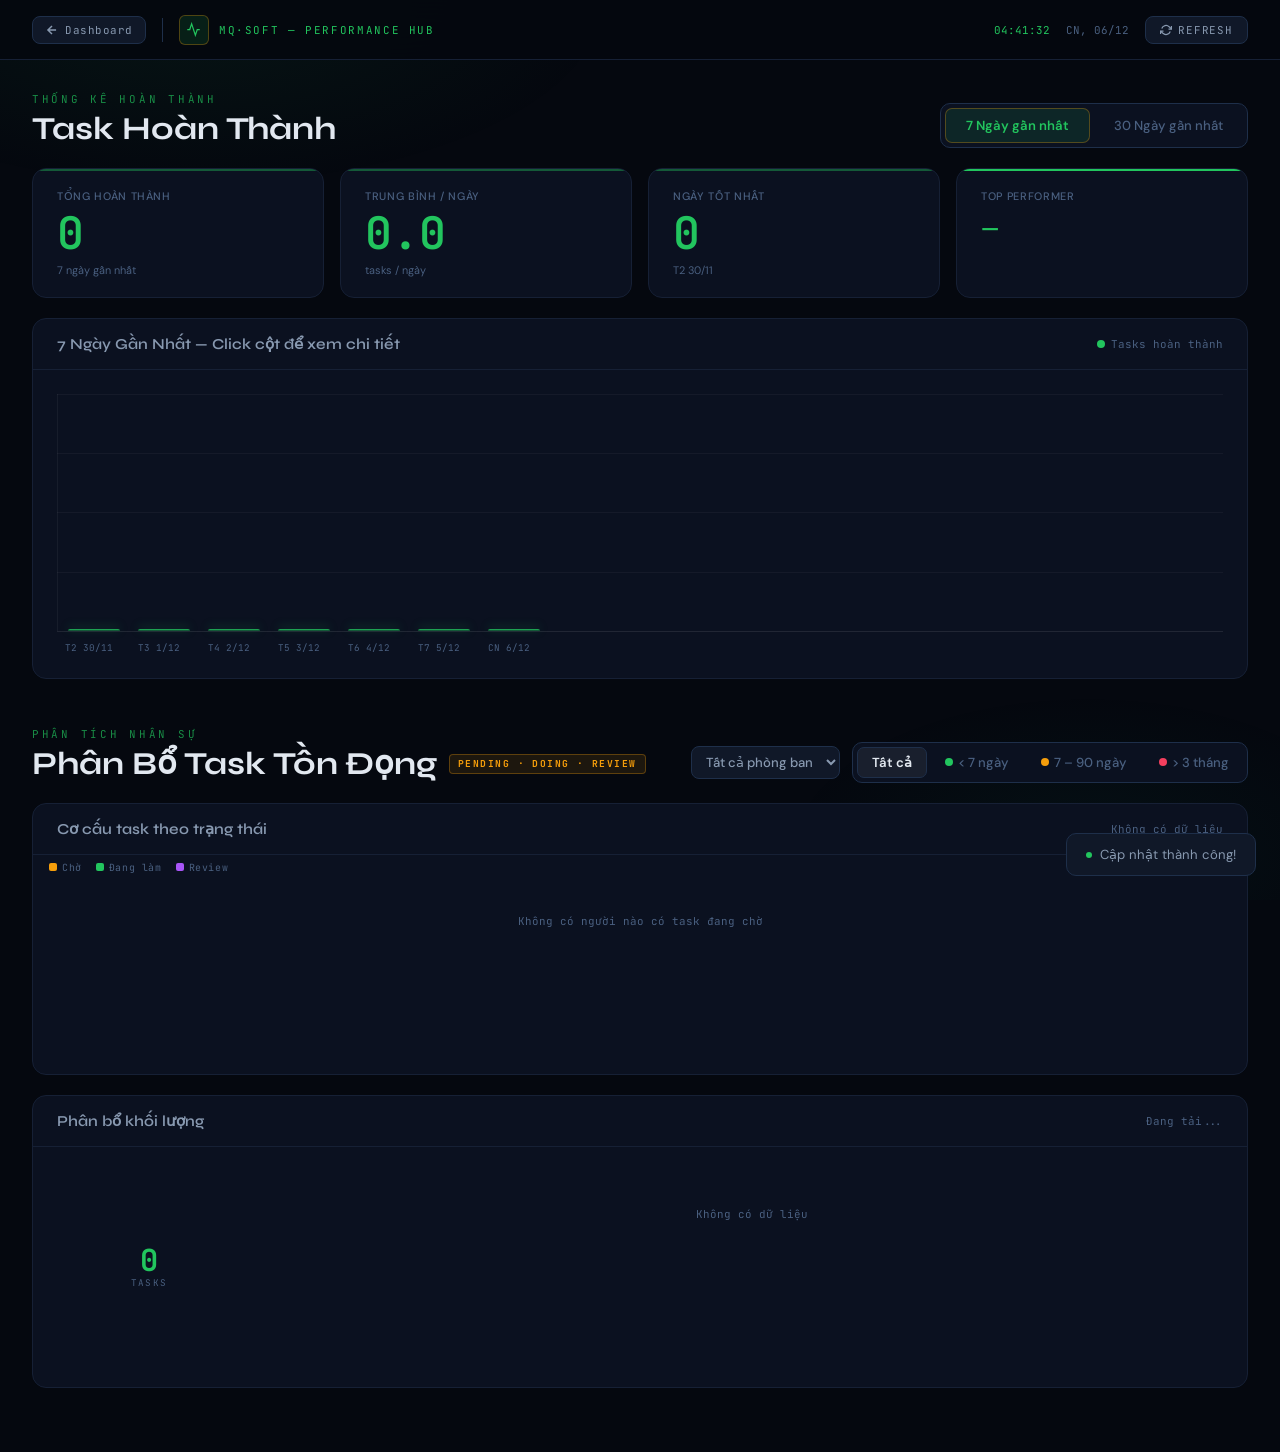
==== analytics/index.html @ 6629f1fe "feat: implement analytics dashboard" ====
<!DOCTYPE html>
<html lang="vi">

<head>
  <meta charset="UTF-8">
  <meta name="viewport" content="width=device-width, initial-scale=1.0">
  <title>Analytics — MQ Soft Performance Hub</title>
  <meta name="description" content="Phân tích hiệu suất task hoàn thành và phân bổ nhân sự MQ Soft">
  <link href="https://fonts.googleapis.com/css2?family=Syne:wght@400;600;700;800&family=JetBrains+Mono:wght@400;500;600&family=DM+Sans:wght@300;400;500;600&display=swap" rel="stylesheet">
  <link rel="stylesheet" href="style.css">
</head>

<body>

  <header>
    <div class="header-left">
      <a href="../dashboard.html" class="back-btn" title="Về Dashboard chính">
        <svg width="14" height="14" viewBox="0 0 24 24" fill="none" stroke="currentColor" stroke-width="2.5">
          <path d="M19 12H5M12 5l-7 7 7 7" />
        </svg>
        Dashboard
      </a>
      <div class="divider"></div>
      <div class="logo">
        <div class="logo-icon">
          <svg width="15" height="15" viewBox="0 0 24 24" fill="none" stroke="currentColor" stroke-width="2">
            <polyline points="22 12 18 12 15 21 9 3 6 12 2 12" />
          </svg>
        </div>
        MQ·SOFT — PERFORMANCE HUB
      </div>
    </div>
    <div class="header-right">
      <span id="clock">--:--:--</span>
      <span id="date-display"></span>
      <button class="action-btn" id="refreshBtn" onclick="loadAll()">
        <svg width="12" height="12" viewBox="0 0 24 24" fill="none" stroke="currentColor" stroke-width="2.5">
          <path d="M23 4v6h-6M1 20v-6h6" />
          <path d="M3.51 9a9 9 0 0114.85-3.36L23 10M1 14l4.64 4.36A9 9 0 0020.49 15" />
        </svg>
        REFRESH
      </button>
    </div>
  </header>

  <main>

    <!-- SECTION 1: COMPLETION TIMELINE -->
    <div class="section-wrap">
      <div class="section-top">
        <div class="section-title-group">
          <div class="section-eyebrow">THỐNG KÊ HOÀN THÀNH</div>
          <h1 class="section-title">Task Hoàn Thành</h1>
        </div>
        <div class="period-selector">
          <button class="period-btn active" data-period="week" onclick="setPeriod('week')">7 Ngày gần nhất</button>
          <button class="period-btn" data-period="month" onclick="setPeriod('month')">30 Ngày gần nhất</button>
        </div>
      </div>

      <!-- KPI Cards -->
      <div class="kpi-row">
        <div class="kpi-mini">
          <div class="kmi-label">Tổng hoàn thành</div>
          <div class="kmi-value" id="kv-total"><div class="skel-line"></div></div>
          <div class="kmi-sub" id="ks-total">tasks done</div>
        </div>
        <div class="kpi-mini">
          <div class="kmi-label">Trung bình / ngày</div>
          <div class="kmi-value" id="kv-avg"><div class="skel-line"></div></div>
          <div class="kmi-sub" id="ks-avg">tasks per day</div>
        </div>
        <div class="kpi-mini">
          <div class="kmi-label">Ngày tốt nhất</div>
          <div class="kmi-value" id="kv-best"><div class="skel-line"></div></div>
          <div class="kmi-sub" id="ks-best">—</div>
        </div>
        <div class="kpi-mini kpi-top">
          <div class="kmi-label">Top performer</div>
          <div class="kmi-value kmi-name" id="kv-top"><div class="skel-line"></div></div>
          <div class="kmi-sub" id="ks-top">—</div>
        </div>
      </div>

      <!-- Timeline Chart (pure CSS/HTML) -->
      <div class="chart-card">
        <div class="chart-header">
          <span class="chart-title" id="chartTitle">Tiến độ hoàn thành theo ngày</span>
          <div class="chart-legend-row">
            <span class="legend-dot"></span>
            <span>Tasks hoàn thành</span>
          </div>
        </div>
        <div class="chart-body" style="position:relative; min-height:300px; padding:1.5rem;">
          <div class="chart-loading" id="timelineLoading">
            <div class="spinner"></div>
            <span id="loadingMsg">Đang tải dữ liệu...</span>
          </div>
          <div id="timelineChart" class="chart-v-inner"></div>
        </div>
      </div>
    </div>

    <!-- SECTION 2: STAFF DISTRIBUTION -->
    <div class="section-wrap">
      <div class="section-top">
        <div class="section-title-group">
          <div class="section-eyebrow">PHÂN TÍCH NHÂN SỰ</div>
          <h2 class="section-title">
            Phân Bổ Task Tồn Đọng
            <span class="title-badge">PENDING · DOING · REVIEW</span>
          </h2>
        </div>
        <div style="display:flex; gap:12px; align-items:center; flex-wrap:wrap;">
          <select class="filter-select" id="deptFilter" onchange="filterDept(this.value)">
            <option value="All">Tất cả phòng ban</option>
            <option value="Phòng Triển Khai - Quản Lý Dự Án">Phòng Triển Khai</option>
            <option value="Phòng Lập Trình">Phòng Lập Trình</option>
            <option value="Ban Giám Đốc">Ban Giám Đốc</option>
          </select>
          <div class="age-filter-group">
            <button class="age-btn active" data-age="all" onclick="filterAge('all')">Tất cả</button>
            <button class="age-btn" data-age="green" onclick="filterAge('green')"><span class="lc green"></span>&lt; 7 ngày</button>
            <button class="age-btn" data-age="yellow" onclick="filterAge('yellow')"><span class="lc yellow"></span>7 – 90 ngày</button>
            <button class="age-btn" data-age="red" onclick="filterAge('red')"><span class="lc red"></span>&gt; 3 tháng</button>
          </div>
        </div>
      </div>

      <div class="two-col">
        <!-- LEFT: Stacked Bar Chart (status breakdown per staff) -->
        <div class="chart-card">
          <div class="chart-header">
            <span class="chart-title">Cơ cấu task theo trạng thái</span>
            <span class="chart-sub" id="staffChartSub">Đang tải...</span>
          </div>
          <div class="stacked-legend-row">
            <span class="sl-item"><span class="sl-dot" style="background:#f59e0b"></span>Chờ</span>
            <span class="sl-item"><span class="sl-dot" style="background:#22c55e"></span>Đang làm</span>
            <span class="sl-item"><span class="sl-dot" style="background:#a855f7"></span>Review</span>
          </div>
          <div class="staff-chart-wrap" style="position:relative; min-height:200px;">
            <div class="chart-loading" id="staffLoading">
              <div class="spinner"></div>
              <span id="staffLoadingMsg">Đang phân tích (0/24)...</span>
            </div>
            <div id="staffChart" class="sb-list"></div>
          </div>
        </div>

        <!-- RIGHT: Donut Pie Chart (always visible) + Ranking Legend -->
        <div class="staff-table-card pie-right-panel">
          <div class="chart-header">
            <span class="chart-title">Phân bổ khối lượng</span>
            <span class="chart-sub" id="staffTableSub">—</span>
          </div>
          <div class="pie-wrap">
            <div class="pie-svg-box">
              <svg id="pieChartSvg" viewBox="0 0 200 200" width="200" height="200"></svg>
              <div class="pie-center-label">
                <span class="pie-center-val" id="pieCenterVal">—</span>
                <span class="pie-center-sub">tasks</span>
              </div>
            </div>
            <!-- Ranking legend -->
            <div class="pie-legend" id="pieLegend">
              <div class="table-skel">
                <div class="skel-row" style="width:92%"></div>
                <div class="skel-row" style="width:75%"></div>
                <div class="skel-row" style="width:84%"></div>
              </div>
            </div>
          </div>
        </div>
      </div>
    </div>

  </main>

  <!-- Task Detail Modal -->
  <div class="modal-overlay" id="detailOverlay" onclick="closeDetailModal(event)">
    <div class="modal-box">
      <div class="modal-head">
        <span class="modal-htitle" id="detailTitle">Chi tiết Tasks</span>
        <button class="modal-close-btn" onclick="closeDetailModal()">✕</button>
      </div>
      <div class="modal-scroll" id="detailContent"></div>
    </div>
  </div>

  <!-- Toast -->
  <div class="toast" id="toast">
    <div class="toast-dot"></div>
    <span id="toastMsg"></span>
  </div>

  <script src="script.js"></script>
</body>

</html>
---- analytics/style.css ----
:root {
  --bg: #05080f;
  --surface: #0b1120;
  --surface2: #101828;
  --border: #162035;
  --border2: #1e2f4a;

  --primary: #22c55e;
  --primary-dim: rgba(34, 197, 94, 0.12);
  --primary-glow: rgba(34, 197, 94, 0.25);

  --secondary: #10b981;
  --green: #22c55e;
  --yellow: #f59e0b;
  --red: #f43f5e;

  --text: #e2e8f0;
  --text-muted: #4a6080;
  --text-dim: #8899b0;

  --display: 'Syne', sans-serif;
  --mono: 'JetBrains Mono', monospace;
  --body: 'DM Sans', sans-serif;

  --radius: 14px;
  --radius-sm: 8px;

  --fs-xs: clamp(0.6rem, 0.5vw + 0.5rem, 0.68rem);
  --fs-sm: clamp(0.72rem, 0.6vw + 0.6rem, 0.82rem);
  --fs-md: clamp(0.85rem, 0.8vw + 0.7rem, 0.95rem);
  --fs-xl: clamp(1.8rem, 3vw + 1rem, 2.8rem);
}

* { margin: 0; padding: 0; box-sizing: border-box; }

body {
  background: var(--bg);
  color: var(--text);
  font-family: var(--body);
  min-height: 100vh;
  overflow-x: hidden;
}

body::before {
  content: '';
  position: fixed;
  inset: 0;
  background:
    radial-gradient(ellipse 55% 35% at 15% 0%, rgba(34,197,94,0.07) 0%, transparent 60%),
    radial-gradient(ellipse 40% 30% at 85% 95%, rgba(16,185,129,0.05) 0%, transparent 60%);
  pointer-events: none;
  z-index: 0;
}

/* ── HEADER ──────────────────────────────── */
header {
  position: sticky; top: 0; z-index: 100;
  background: rgba(5,8,15,0.92);
  backdrop-filter: blur(20px);
  border-bottom: 1px solid var(--border);
  padding: 0 2rem;
  display: flex; align-items: center; justify-content: space-between;
  height: 60px;
}

.header-left { display: flex; align-items: center; gap: 1rem; }

.back-btn {
  display: flex; align-items: center; gap: 6px;
  background: var(--surface2); border: 1px solid var(--border2);
  color: var(--text-dim); padding: 6px 12px;
  border-radius: var(--radius-sm); cursor: pointer;
  font-family: var(--mono); font-size: var(--fs-xs);
  letter-spacing: 0.05em; text-decoration: none; transition: all 0.2s;
}
.back-btn:hover { border-color: var(--primary); color: var(--primary); }

.divider { width: 1px; height: 24px; background: var(--border2); }

.logo {
  display: flex; align-items: center; gap: 10px;
  font-family: var(--mono); font-size: var(--fs-xs);
  color: var(--primary); letter-spacing: 0.15em;
}

.logo-icon {
  width: 30px; height: 30px;
  background: var(--primary-dim);
  border: 1px solid rgba(245,158,11,0.3);
  border-radius: 6px;
  display: flex; align-items: center; justify-content: center;
  color: var(--primary);
}

.header-right {
  display: flex; align-items: center; gap: 1rem;
  font-family: var(--mono); font-size: var(--fs-xs); color: var(--text-muted);
}
#clock { color: var(--primary); }

.action-btn {
  display: flex; align-items: center; gap: 6px;
  background: var(--surface2); border: 1px solid var(--border2);
  color: var(--text-dim); padding: 6px 14px;
  border-radius: var(--radius-sm); cursor: pointer;
  font-family: var(--mono); font-size: var(--fs-xs);
  letter-spacing: 0.08em; transition: all 0.2s;
}
.action-btn:hover { border-color: var(--primary); color: var(--primary); }
.action-btn svg { transition: transform 0.4s; }
.action-btn.loading svg { animation: spin 0.8s linear infinite; }
@keyframes spin { to { transform: rotate(360deg); } }

/* ── MAIN ────────────────────────────────── */
main {
  position: relative; z-index: 1;
  padding: 2rem 2rem 4rem;
  max-width: 1600px; margin: 0 auto;
  display: flex; flex-direction: column; gap: 3rem;
}

/* ── SECTION ─────────────────────────────── */
.section-wrap { display: flex; flex-direction: column; gap: 1.25rem; }

.section-top {
  display: flex; align-items: flex-end;
  justify-content: space-between; flex-wrap: wrap; gap: 1rem;
}

.section-title-group { display: flex; flex-direction: column; gap: 4px; }

.section-eyebrow {
  font-family: var(--mono); font-size: var(--fs-xs);
  color: var(--primary); letter-spacing: 0.25em; opacity: 0.7;
}

.section-title {
  font-family: var(--display);
  font-size: clamp(1.4rem, 3vw, 2rem);
  font-weight: 700; color: var(--text);
  display: flex; align-items: center; gap: 12px; line-height: 1.2;
}

.title-badge {
  font-family: var(--mono); font-size: 0.6rem;
  letter-spacing: 0.15em; color: var(--yellow);
  background: rgba(245,158,11,0.1);
  border: 1px solid rgba(245,158,11,0.3);
  padding: 3px 8px; border-radius: 4px; vertical-align: middle;
}

/* ── PERIOD TABS ─────────────────────────── */
.period-selector {
  display: flex;
  background: var(--surface);
  border: 1px solid var(--border2);
  border-radius: 10px; padding: 4px; gap: 4px;
}

.period-btn {
  background: none; border: none;
  color: var(--text-muted);
  font-family: var(--body); font-size: var(--fs-sm);
  font-weight: 500; padding: 8px 20px;
  border-radius: 7px; cursor: pointer; transition: all 0.2s; white-space: nowrap;
}
.period-btn:hover { color: var(--text); }
.period-btn.active {
  background: var(--primary-dim); color: var(--primary);
  border: 1px solid rgba(245,158,11,0.3); font-weight: 600;
}

/* ── AGE FILTER ──────────────────────────── */
.age-filter-group {
  display: flex;
  background: var(--surface);
  border: 1px solid var(--border2);
  border-radius: 10px; padding: 4px; gap: 4px;
}

.age-btn {
  background: none; border: none;
  color: var(--text-muted);
  font-family: var(--body); font-size: var(--fs-sm);
  font-weight: 500; padding: 6px 14px;
  border-radius: 7px; cursor: pointer;
  transition: all 0.2s; white-space: nowrap;
  display: flex; align-items: center; gap: 5px;
}
.age-btn:hover { color: var(--text); }
.age-btn.active {
  background: rgba(255,255,255,0.06);
  color: var(--text);
  border: 1px solid var(--border2);
  font-weight: 600;
}
.age-btn[data-age="green"].active  { background: rgba(34,197,94,0.1);  color: #22c55e; border-color: rgba(34,197,94,0.3); }
.age-btn[data-age="yellow"].active { background: rgba(245,158,11,0.1); color: #f59e0b; border-color: rgba(245,158,11,0.3); }
.age-btn[data-age="red"].active    { background: rgba(244,63,94,0.1);  color: #f43f5e; border-color: rgba(244,63,94,0.3); }
.age-btn .lc { flex-shrink: 0; }

/* ── KPI ROW ─────────────────────────────── */
.kpi-row {
  display: grid; grid-template-columns: repeat(4,1fr); gap: 1rem;
}

.kpi-mini {
  background: var(--surface); border: 1px solid var(--border);
  border-radius: var(--radius); padding: 1.25rem 1.5rem;
  position: relative; overflow: hidden; transition: border-color 0.2s, transform 0.2s;
}
.kpi-mini:hover { border-color: var(--border2); transform: translateY(-2px); }
.kpi-mini::before {
  content: ''; position: absolute; top: 0; left: 0; right: 0;
  height: 2px; background: var(--primary); opacity: 0.4;
}
.kpi-top::before { opacity: 1; }

.kmi-label {
  font-size: var(--fs-xs); font-weight: 500;
  color: var(--text-muted); text-transform: uppercase;
  letter-spacing: 0.06em; margin-bottom: 0.5rem;
}

.kmi-value {
  font-family: var(--mono); font-size: var(--fs-xl);
  font-weight: 600; color: var(--primary); line-height: 1;
  min-height: 2.2rem; display: flex; align-items: center;
}
.kmi-name {
  font-size: clamp(1rem, 2vw, 1.35rem);
  font-family: var(--display); font-weight: 700;
}
.kmi-sub { font-size: var(--fs-xs); color: var(--text-muted); margin-top: 0.4rem; }

/* ── SKELETON ────────────────────────────── */
.skel-line {
  height: 28px; width: 60px;
  background: linear-gradient(90deg, var(--surface2) 25%, var(--border2) 50%, var(--surface2) 75%);
  background-size: 200% 100%;
  animation: shimmer 1.2s infinite; border-radius: 6px;
}
@keyframes shimmer {
  0% { background-position: 200% 0; }
  100% { background-position: -200% 0; }
}
.table-skel { padding: 1rem 1.5rem; display: flex; flex-direction: column; gap: 12px; }
.skel-row {
  height: 14px;
  background: linear-gradient(90deg, var(--surface2) 25%, var(--border2) 50%, var(--surface2) 75%);
  background-size: 200% 100%;
  animation: shimmer 1.2s infinite; border-radius: 4px;
}

/* ── CHART CARD ──────────────────────────── */
.chart-card {
  background: var(--surface); border: 1px solid var(--border);
  border-radius: var(--radius); overflow: hidden;
}

.chart-header {
  padding: 1rem 1.5rem; border-bottom: 1px solid var(--border);
  display: flex; align-items: center; justify-content: space-between; gap: 1rem;
}

.chart-title {
  font-family: var(--display); font-size: var(--fs-md);
  font-weight: 600; color: var(--text-dim);
}
.chart-sub {
  font-family: var(--mono); font-size: var(--fs-xs); color: var(--text-muted);
}

.chart-legend-row {
  display: flex; align-items: center; gap: 6px;
  font-family: var(--mono); font-size: var(--fs-xs); color: var(--text-muted);
}
.legend-dot {
  width: 8px; height: 8px; border-radius: 50%; background: var(--primary);
}

/* ── LOADING OVERLAY ─────────────────────── */
.chart-loading {
  position: absolute; inset: 0; display: flex;
  flex-direction: column; align-items: center; justify-content: center;
  gap: 12px; background: var(--surface); z-index: 5;
  font-family: var(--mono); font-size: var(--fs-xs); color: var(--text-muted);
  transition: opacity 0.35s;
}
.chart-loading.done { opacity: 0; pointer-events: none; }

.spinner {
  width: 26px; height: 26px;
  border: 2px solid var(--border2);
  border-top-color: var(--primary);
  border-radius: 50%; animation: spin 0.8s linear infinite;
}

/* ── VERTICAL BAR CHART (timeline) ──────── */
.chart-v-inner {
  width: 100%; height: 260px;
  display: flex; flex-direction: column; gap: 10px;
}

.chart-v-bars {
  flex: 1; display: flex; align-items: flex-end; gap: 6px;
  /* subtle grid lines */
  background:
    repeating-linear-gradient(
      to top,
      transparent 0%,
      transparent calc(25% - 1px),
      rgba(255,255,255,0.04) calc(25% - 1px),
      rgba(255,255,255,0.04) 25%
    );
  border-left: 1px solid rgba(255,255,255,0.05);
  border-bottom: 1px solid rgba(255,255,255,0.05);
  padding: 0 4px;
}

.v-bar-col {
  flex: 1; display: flex; flex-direction: column;
  align-items: center; justify-content: flex-end;
  gap: 4px; min-width: 0; max-width: 64px;
  height: 100%;
}

.v-bar-val {
  font-family: var(--mono); font-size: 0.62rem;
  font-weight: 600; color: var(--primary);
  min-height: 14px; line-height: 1;
}

.v-bar-fill {
  width: 100%; max-width: 52px;
  background: linear-gradient(to top, rgba(34,197,94,0.2), #22c55e);
  border-radius: 3px 3px 0 0;
  transition: height 0.8s cubic-bezier(0.16, 1, 0.3, 1);
  min-height: 2px; position: relative;
}
.v-bar-fill::after {
  content: '';
  position: absolute; inset: 0;
  border-radius: inherit;
  box-shadow: 0 -2px 10px rgba(34, 197, 94, 0.35);
}

.chart-v-labels {
  display: flex; gap: 6px;
}
.chart-v-labels span {
  flex: 1; text-align: center; max-width: 64px;
  font-family: var(--mono); font-size: 0.58rem;
  color: var(--text-muted); white-space: nowrap;
  overflow: hidden; text-overflow: ellipsis;
}

/* ── STACKED LEGEND ROW ─────────────────── */
.stacked-legend-row {
  display: flex; align-items: center; gap: 14px;
  padding: 6px 16px 0;
  flex-wrap: wrap;
}
.sl-item {
  display: flex; align-items: center; gap: 5px;
  font-family: var(--mono); font-size: 0.62rem;
  color: var(--text-muted); letter-spacing: 0.06em;
}
.sl-dot {
  width: 8px; height: 8px; border-radius: 2px; flex-shrink: 0;
}

/* ── STACKED BAR CHART ───────────────────── */
.sb-list {
  overflow-y: auto; max-height: 560px;
  scrollbar-width: thin; scrollbar-color: var(--border2) transparent;
  padding-bottom: 8px;
}
.sb-list::-webkit-scrollbar { width: 4px; }
.sb-list::-webkit-scrollbar-thumb { background: var(--border2); border-radius: 2px; }

.sb-row {
  display: grid;
  grid-template-columns: 140px 1fr auto;
  align-items: center; gap: 10px;
  padding: 8px 14px;
  border-bottom: 1px solid rgba(22,32,53,0.5);
  transition: background 0.15s;
}
.sb-row:last-child { border-bottom: none; }
.sb-clickable { cursor: pointer; }
.sb-clickable:hover { background: rgba(255,255,255,0.025); }

.sb-name {
  font-size: 0.74rem; color: var(--text-dim);
  white-space: nowrap; overflow: hidden; text-overflow: ellipsis;
  text-align: right; font-family: var(--body); font-weight: 500;
  transition: color 0.15s;
}
.sb-clickable:hover .sb-name { color: var(--text); }

.sb-track {
  position: relative; display: flex; align-items: center; gap: 6px;
  height: 20px;
}

.sb-bar-outer {
  height: 100%; border-radius: 4px; overflow: hidden;
  display: flex; min-width: 4px;
  background: rgba(255,255,255,0.03);
  transition: width 0.75s cubic-bezier(0.16, 1, 0.3, 1);
}

.sb-seg {
  height: 100%;
  transition: flex 0.75s cubic-bezier(0.16, 1, 0.3, 1);
  min-width: 2px;
}
.sb-pending { background: rgba(245,158,11,0.85); }
.sb-doing   { background: rgba(34,197,94,0.85);  }
.sb-review  { background: rgba(168,85,247,0.85); }

.sb-total {
  font-family: var(--mono); font-size: 0.65rem; font-weight: 700;
  color: var(--text-dim); flex-shrink: 0;
  min-width: 20px; text-align: right;
}

.sb-breakdown {
  display: flex; gap: 3px; flex-shrink: 0;
}

.sb-chip {
  font-family: var(--mono); font-size: 0.58rem; font-weight: 700;
  padding: 1px 5px; border-radius: 3px;
  border: 1px solid;
}
.sb-chip-p { color: #f59e0b; border-color: rgba(245,158,11,0.3); background: rgba(245,158,11,0.1); }
.sb-chip-d { color: #22c55e; border-color: rgba(34,197,94,0.3);  background: rgba(34,197,94,0.1);  }
.sb-chip-r { color: #a855f7; border-color: rgba(168,85,247,0.3); background: rgba(168,85,247,0.1); }

/* ── PANEL LAYOUT ────────────────────────── */
.two-col {
  display: grid; grid-template-columns: 1.5fr 1fr; gap: 1.25rem; align-items: start;
}

.staff-table-card {
  background: var(--surface); border: 1px solid var(--border);
  border-radius: var(--radius); overflow: hidden;
}

.staff-table-scroll { overflow-y: auto; max-height: 560px; }
.staff-table-scroll::-webkit-scrollbar { width: 4px; }
.staff-table-scroll::-webkit-scrollbar-thumb { background: var(--border2); border-radius: 2px; }

.staff-row {
  display: grid; grid-template-columns: 28px 1fr auto;
  align-items: center; gap: 10px;
  padding: 0.75rem 1.25rem;
  border-bottom: 1px solid rgba(22,32,53,0.6);
  transition: background 0.15s;
}
.staff-row:hover { background: var(--surface2); }
.staff-row:last-child { border-bottom: none; }

.staff-row-clickable { cursor: pointer; }
.staff-row-clickable:hover .staff-count { opacity: 0.85; }

.staff-rank {
  font-family: var(--mono); font-size: var(--fs-xs);
  color: var(--text-muted); text-align: right;
}

.staff-info { min-width: 0; }

.staff-name {
  font-size: var(--fs-sm); font-weight: 500; color: var(--text-dim);
  white-space: nowrap; overflow: hidden; text-overflow: ellipsis; margin-bottom: 4px;
}

.staff-bar-wrap {
  height: 3px; background: var(--border2); border-radius: 2px; overflow: hidden;
}
.staff-bar-fill {
  height: 100%; border-radius: 2px;
  transition: width 0.7s cubic-bezier(0.16, 1, 0.3, 1);
}

.staff-meta { display: flex; flex-direction: column; align-items: flex-end; gap: 4px; flex-shrink: 0; }
.staff-count { font-family: var(--mono); font-size: var(--fs-sm); font-weight: 600; }
.staff-days {
  font-family: var(--mono); font-size: var(--fs-xs);
  padding: 1px 6px; border-radius: 3px; border: 1px solid;
}

/* ── FILTER / LEGEND ─────────────────────── */
.filter-select {
  background: var(--surface2); border: 1px solid var(--border2);
  color: var(--text-dim); font-family: var(--body);
  font-size: var(--fs-sm); font-weight: 500; padding: 6px 10px;
  border-radius: var(--radius-sm); cursor: pointer; outline: none; transition: all 0.2s;
}
.filter-select:hover, .filter-select:focus { border-color: var(--primary); color: var(--primary); }
.filter-select option { background: var(--surface); color: var(--text); }

.legend-group { display: flex; align-items: center; gap: 12px; }
.legend-item {
  display: flex; align-items: center; gap: 5px;
  font-size: var(--fs-xs); color: var(--text-muted); font-family: var(--mono);
}
.lc { width: 8px; height: 8px; border-radius: 50%; flex-shrink: 0; }
.lc.green { background: var(--green); }
.lc.yellow { background: var(--yellow); }
.lc.red { background: var(--red); }

/* ── TOAST ───────────────────────────────── */
.toast {
  position: fixed; bottom: 1.5rem; right: 1.5rem; z-index: 9999;
  background: var(--surface2); border: 1px solid var(--border2);
  border-radius: 10px; padding: 0.75rem 1.2rem;
  font-size: var(--fs-sm); color: var(--text-dim);
  display: flex; align-items: center; gap: 8px;
  transform: translateY(10px); opacity: 0; transition: all 0.3s;
  font-family: var(--body);
}
.toast.show { transform: translateY(0); opacity: 1; }
.toast-dot { width: 6px; height: 6px; border-radius: 50%; background: var(--primary); flex-shrink: 0; }

.chart-empty {
  padding: 2.5rem; text-align: center;
  color: var(--text-muted); font-family: var(--mono); font-size: var(--fs-xs);
}

/* ── PIE RIGHT PANEL ─────────────────────── */
.pie-right-panel { min-height: 0; }

/* ── DONUT PIE CHART ─────────────────────── */
.pie-wrap {
  display: flex;
  flex-direction: column;
  align-items: center;
  padding: 1.25rem 1rem;
  gap: 1.25rem;
}

.pie-svg-box {
  position: relative;
  display: flex;
  align-items: center;
  justify-content: center;
  flex-shrink: 0;
}

.pie-svg-box svg {
  transform: rotate(-90deg);
  overflow: visible;
  filter: drop-shadow(0 0 18px rgba(34,197,94,0.18));
}

.pie-center-label {
  position: absolute;
  display: flex;
  flex-direction: column;
  align-items: center;
  justify-content: center;
  pointer-events: none;
  gap: 2px;
}

.pie-center-val {
  font-family: var(--mono);
  font-size: clamp(1.4rem, 3vw, 1.9rem);
  font-weight: 700;
  color: var(--primary);
  line-height: 1;
  letter-spacing: -0.02em;
}

.pie-center-sub {
  font-family: var(--mono);
  font-size: 0.58rem;
  color: var(--text-muted);
  letter-spacing: 0.12em;
  text-transform: uppercase;
}

/* Animated slice */
.pie-slice {
  transition: stroke-dashoffset 0.75s cubic-bezier(0.16, 1, 0.3, 1),
              stroke-dasharray 0.75s cubic-bezier(0.16, 1, 0.3, 1),
              opacity 0.3s;
  stroke-linecap: round;
  cursor: pointer;
}
.pie-slice:hover {
  filter: brightness(1.35);
  stroke-width: 20;
}

/* ── PIE LEGEND + RANKING ────────────────── */
.pie-legend {
  display: flex;
  flex-direction: column;
  gap: 3px;
  width: 100%;
  max-height: 320px;
  overflow-y: auto;
  scrollbar-width: thin;
  scrollbar-color: var(--border2) transparent;
}
.pie-legend::-webkit-scrollbar { width: 3px; }
.pie-legend::-webkit-scrollbar-thumb { background: var(--border2); border-radius: 2px; }

.pie-legend-item {
  display: flex;
  align-items: center;
  gap: 7px;
  padding: 5px 10px;
  border-radius: 6px;
  cursor: pointer;
  transition: background 0.15s;
  border: 1px solid transparent;
}
.pie-legend-item:hover {
  background: rgba(255,255,255,0.03);
  border-color: rgba(255,255,255,0.06);
}

/* Rank badges */
.pie-rank-top {
  font-size: 0.9rem;
  flex-shrink: 0;
  line-height: 1;
  width: 18px; text-align: center;
}
.pie-rank-num {
  font-family: var(--mono);
  font-size: 0.6rem;
  color: var(--text-muted);
  flex-shrink: 0;
  width: 18px; text-align: center;
}

.pie-legend-dot {
  width: 8px; height: 8px;
  border-radius: 50%;
  flex-shrink: 0;
}

.pie-legend-name {
  flex: 1;
  font-size: 0.72rem;
  color: var(--text-dim);
  white-space: nowrap;
  overflow: hidden;
  text-overflow: ellipsis;
  font-family: var(--body);
  font-weight: 500;
}

.pie-legend-count {
  font-family: var(--mono);
  font-size: 0.72rem;
  font-weight: 700;
  flex-shrink: 0;
}

.pie-legend-pct {
  font-family: var(--mono);
  font-size: 0.6rem;
  color: var(--text-muted);
  flex-shrink: 0;
  min-width: 36px;
  text-align: right;
}

/* ── RESPONSIVE ──────────────────────────── */
@media (max-width: 1300px) {
  .two-col { grid-template-columns: 1fr; }
  .pie-wrap { flex-direction: row; align-items: flex-start; gap: 1.5rem; }
  .pie-legend { max-height: 250px; }
}

@media (max-width: 900px) {
  main { padding: 1.25rem 1.25rem 3rem; gap: 2rem; }
  .header-right { gap: 0.6rem; }
  #date-display { display: none; }
  .kpi-row { grid-template-columns: repeat(2, 1fr); gap: 0.75rem; }
  .section-top { flex-direction: column; align-items: flex-start; }
  .logo { display: none; }
  .sb-row { grid-template-columns: 110px 1fr auto; padding: 7px 10px; gap: 8px; }
  .pie-svg-box svg { width: 160px; height: 160px; }
  .pie-legend { max-height: 200px; }
}

@media (max-width: 600px) {
  header { padding: 0 1rem; height: 52px; }
  main { padding: 1rem 0.75rem 2.5rem; gap: 1.5rem; }
  .kpi-row { grid-template-columns: repeat(2, 1fr); gap: 0.5rem; }
  .kpi-mini { padding: 1rem; }
  .sb-row { grid-template-columns: 90px 1fr auto; padding: 7px 10px; gap: 6px; }
  .section-top > div:last-child { flex-direction: column; align-items: flex-start; gap: 8px; width: 100%; }
  .age-filter-group { flex-wrap: wrap; }
  .filter-select { width: 100%; }
  .pie-wrap { flex-direction: column; align-items: center; }
  .pie-svg-box svg { width: 180px; height: 180px; }
  .sb-breakdown { display: none; }
}

@media (max-width: 420px) {
  .kpi-row { grid-template-columns: 1fr; }
  .age-btn { padding: 5px 10px; font-size: 0.65rem; }
}

/* ── CLICKABLE BARS ──────────────────────── */
.v-bar-clickable { cursor: pointer; }
.v-bar-clickable:hover .v-bar-fill {
  filter: brightness(1.25);
  box-shadow: 0 -4px 16px rgba(34, 197, 94, 0.5);
}
.v-bar-clickable:hover .v-bar-val { color: #fff; }

.h-bar-clickable { cursor: pointer; }
.h-bar-clickable:hover {
  background: var(--surface2);
}
.h-bar-clickable:hover .h-bar-fill {
  filter: brightness(1.15);
}

/* ── TASK DETAIL MODAL ───────────────────── */
.modal-overlay {
  position: fixed; inset: 0; z-index: 999;
  background: rgba(0, 0, 0, 0.75);
  backdrop-filter: blur(6px);
  display: flex; align-items: center; justify-content: center;
  padding: 1rem;
  opacity: 0; pointer-events: none;
  transition: opacity 0.25s;
}
.modal-overlay.open { opacity: 1; pointer-events: all; }

.modal-box {
  background: var(--surface);
  border: 1px solid var(--border2);
  border-radius: var(--radius);
  width: 100%; max-width: 660px;
  max-height: 82vh;
  display: flex; flex-direction: column;
  transform: translateY(18px);
  transition: transform 0.25s;
  box-shadow: 0 24px 64px rgba(0, 0, 0, 0.6);
}
.modal-overlay.open .modal-box { transform: translateY(0); }

.modal-head {
  padding: 1.25rem 1.5rem;
  border-bottom: 1px solid var(--border);
  display: flex; align-items: center; justify-content: space-between; gap: 1rem;
  flex-shrink: 0;
}

.modal-htitle {
  font-family: var(--display);
  font-size: 1rem; font-weight: 700; color: var(--text);
}

.modal-close-btn {
  background: var(--surface2); border: 1px solid var(--border2);
  color: var(--text-muted); width: 32px; height: 32px;
  border-radius: 8px; cursor: pointer; font-size: 13px;
  display: flex; align-items: center; justify-content: center;
  transition: all 0.2s; flex-shrink: 0;
}
.modal-close-btn:hover { border-color: var(--red); color: var(--red); }

.modal-scroll {
  overflow-y: auto; flex: 1;
  padding: 0.75rem 0.75rem 1rem;
  scrollbar-width: thin; scrollbar-color: var(--border2) transparent;
}
.modal-scroll::-webkit-scrollbar { width: 4px; }
.modal-scroll::-webkit-scrollbar-thumb { background: var(--border2); border-radius: 2px; }

/* Task rows inside modal */
.task-link-row {
  display: grid;
  grid-template-columns: 28px 1fr 24px;
  align-items: center; gap: 10px;
  padding: 0.75rem 0.85rem;
  border-radius: var(--radius-sm);
  border: 1px solid var(--border);
  background: var(--surface2);
  text-decoration: none; color: inherit;
  transition: all 0.18s; margin-bottom: 6px;
}
.task-link-row:hover {
  border-color: var(--primary);
  background: rgba(245, 158, 11, 0.06);
  transform: translateX(2px);
}

.tlr-num {
  font-family: var(--mono); font-size: 0.6rem;
  color: var(--text-muted); text-align: right;
}

.tlr-info { min-width: 0; }

.tlr-title {
  font-size: 0.82rem; font-weight: 500; color: var(--text);
  white-space: nowrap; overflow: hidden; text-overflow: ellipsis;
  margin-bottom: 4px;
}

.tlr-meta {
  display: flex; gap: 10px; flex-wrap: wrap;
  font-size: 0.68rem; color: var(--text-muted);
}

.tlr-arrow {
  font-family: var(--mono); font-size: 0.85rem;
  color: var(--primary); opacity: 0.5; text-align: center;
  transition: all 0.2s;
}
.task-link-row:hover .tlr-arrow { opacity: 1; transform: translateX(4px); }

.modal-empty {
  padding: 2.5rem; text-align: center;
  color: var(--text-muted); font-family: var(--mono); font-size: 0.7rem;
}
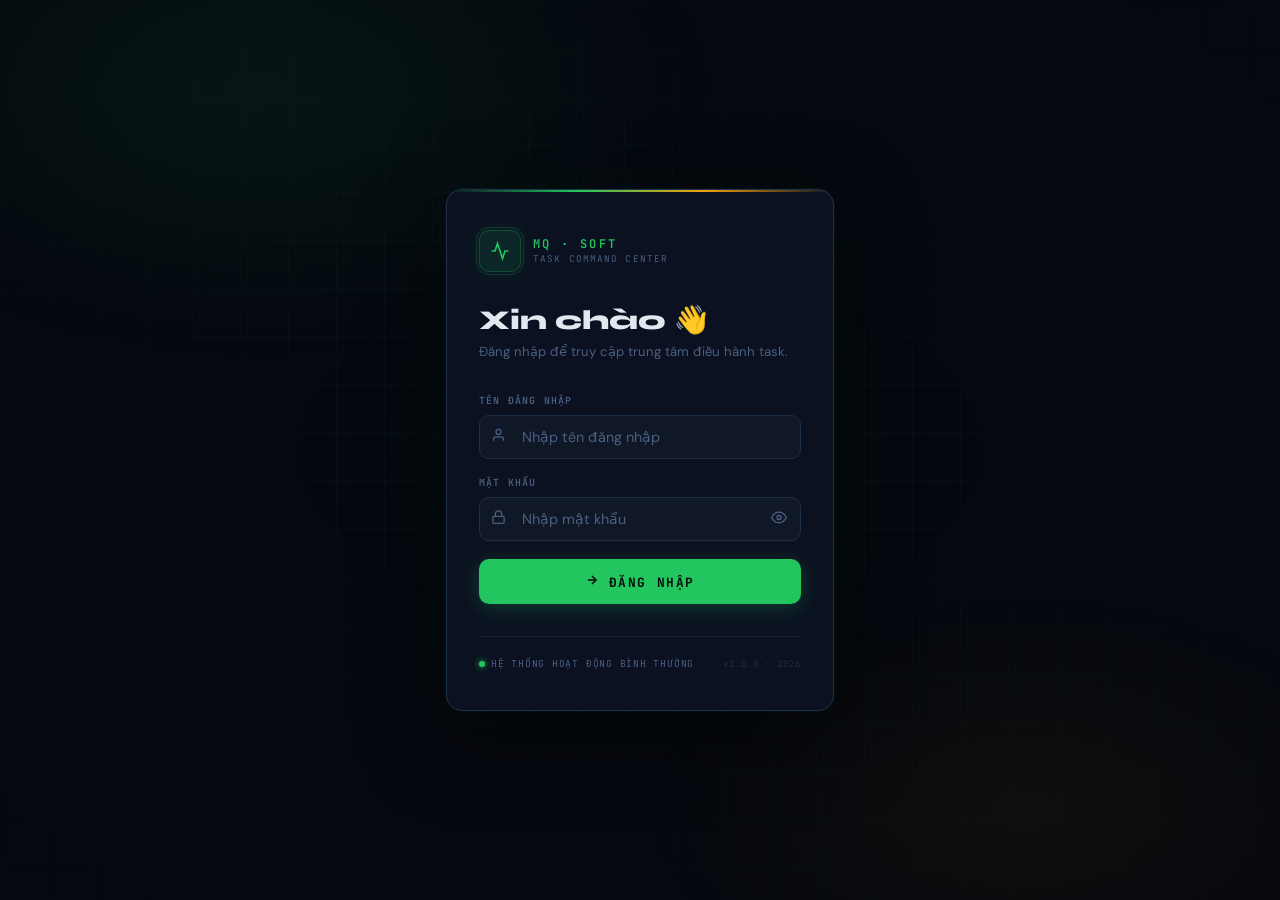
==== commit 16843074: "update  login lưu  localStorage" ====
--- a/analytics/index.html
+++ b/analytics/index.html
@@ -6,8 +6,21 @@
   <meta name="viewport" content="width=device-width, initial-scale=1.0">
   <title>Analytics — MQ Soft Performance Hub</title>
   <meta name="description" content="Phân tích hiệu suất task hoàn thành và phân bổ nhân sự MQ Soft">
-  <link href="https://fonts.googleapis.com/css2?family=Syne:wght@400;600;700;800&family=JetBrains+Mono:wght@400;500;600&family=DM+Sans:wght@300;400;500;600&display=swap" rel="stylesheet">
+  <link
+    href="https://fonts.googleapis.com/css2?family=Syne:wght@400;600;700;800&family=JetBrains+Mono:wght@400;500;600&family=DM+Sans:wght@300;400;500;600&display=swap"
+    rel="stylesheet">
   <link rel="stylesheet" href="style.css">
+
+  <!-- Check Auth -->
+  <script>
+    if (localStorage.getItem('mqsoft_auth') !== 'true') {
+      window.location.replace('../index.html');
+    }
+    function logout() {
+      localStorage.removeItem('mqsoft_auth');
+      window.location.replace('../index.html');
+    }
+  </script>
 </head>
 
 <body>
@@ -40,6 +53,12 @@
         </svg>
         REFRESH
       </button>
+      <button class="action-btn" onclick="logout()" style="color: #ef4444; border-color: rgba(239,68,68,0.3); background: rgba(239,68,68,0.08);">
+        <svg width="12" height="12" viewBox="0 0 24 24" fill="none" stroke="currentColor" stroke-width="2.5">
+          <path d="M9 21H5a2 2 0 0 1-2-2V5a2 2 0 0 1 2-2h4"></path><polyline points="16 17 21 12 16 7"></polyline><line x1="21" y1="12" x2="9" y2="12"></line>
+        </svg>
+        ĐĂNG XUẤT
+      </button>
     </div>
   </header>
 
@@ -53,8 +72,8 @@
           <h1 class="section-title">Task Hoàn Thành</h1>
         </div>
         <div class="period-selector">
-          <button class="period-btn active" data-period="week" onclick="setPeriod('week')">7 Ngày gần nhất</button>
-          <button class="period-btn" data-period="month" onclick="setPeriod('month')">30 Ngày gần nhất</button>
+          <button class="period-btn" data-period="week" onclick="setPeriod('week')">7 Ngày gần nhất</button>
+          <button class="period-btn active" data-period="month" onclick="setPeriod('month')">30 Ngày gần nhất</button>
         </div>
       </div>
 
@@ -62,22 +81,30 @@
       <div class="kpi-row">
         <div class="kpi-mini">
           <div class="kmi-label">Tổng hoàn thành</div>
-          <div class="kmi-value" id="kv-total"><div class="skel-line"></div></div>
+          <div class="kmi-value" id="kv-total">
+            <div class="skel-line"></div>
+          </div>
           <div class="kmi-sub" id="ks-total">tasks done</div>
         </div>
         <div class="kpi-mini">
           <div class="kmi-label">Trung bình / ngày</div>
-          <div class="kmi-value" id="kv-avg"><div class="skel-line"></div></div>
+          <div class="kmi-value" id="kv-avg">
+            <div class="skel-line"></div>
+          </div>
           <div class="kmi-sub" id="ks-avg">tasks per day</div>
         </div>
         <div class="kpi-mini">
           <div class="kmi-label">Ngày tốt nhất</div>
-          <div class="kmi-value" id="kv-best"><div class="skel-line"></div></div>
+          <div class="kmi-value" id="kv-best">
+            <div class="skel-line"></div>
+          </div>
           <div class="kmi-sub" id="ks-best">—</div>
         </div>
         <div class="kpi-mini kpi-top">
           <div class="kmi-label">Top performer</div>
-          <div class="kmi-value kmi-name" id="kv-top"><div class="skel-line"></div></div>
+          <div class="kmi-value kmi-name" id="kv-top">
+            <div class="skel-line"></div>
+          </div>
           <div class="kmi-sub" id="ks-top">—</div>
         </div>
       </div>
@@ -120,9 +147,12 @@
           </select>
           <div class="age-filter-group">
             <button class="age-btn active" data-age="all" onclick="filterAge('all')">Tất cả</button>
-            <button class="age-btn" data-age="green" onclick="filterAge('green')"><span class="lc green"></span>&lt; 7 ngày</button>
-            <button class="age-btn" data-age="yellow" onclick="filterAge('yellow')"><span class="lc yellow"></span>7 – 90 ngày</button>
-            <button class="age-btn" data-age="red" onclick="filterAge('red')"><span class="lc red"></span>&gt; 3 tháng</button>
+            <button class="age-btn" data-age="green" onclick="filterAge('green')"><span class="lc green"></span>&lt; 7
+              ngày</button>
+            <button class="age-btn" data-age="yellow" onclick="filterAge('yellow')"><span class="lc yellow"></span>7 –
+              90 ngày</button>
+            <button class="age-btn" data-age="red" onclick="filterAge('red')"><span class="lc red"></span>&gt; 3
+              tháng</button>
           </div>
         </div>
       </div>
@@ -175,6 +205,42 @@
       </div>
     </div>
 
+    <!-- SECTION 3: THỐNG KÊ HOÀN THÀNH THEO NHÂN SỰ -->
+    <div class="section-wrap">
+      <div class="section-top">
+        <div class="section-title-group">
+          <div class="section-eyebrow">CHI TIẾT MỖI CÁ NHÂN</div>
+          <h2 class="section-title">
+            Hoàn Thành Theo Nhân Sự
+            <span class="title-badge" id="compRangeBadge">30 Ngày Qua</span>
+          </h2>
+        </div>
+        <div style="display:flex; gap:12px; align-items:center; flex-wrap:wrap;">
+          <div class="age-filter-group">
+            <button class="age-btn" id="btnCompWeek" onclick="setCompMode('week')">Tuần này</button>
+            <button class="age-btn active" id="btnCompMonth" onclick="setCompMode('month')">Tháng này</button>
+            <button class="age-btn" id="btnCompCustom" onclick="setCompMode('custom')">Tuỳ chọn</button>
+          </div>
+          <div id="compCustomDateWrapper" style="display:none; align-items:center; gap:8px;">
+            <input type="date" id="compStartDate" class="filter-select" style="width:130px; font-family:var(--mono); font-size:var(--fs-xs)">
+            <span style="color:var(--text-muted)">-</span>
+            <input type="date" id="compEndDate" class="filter-select" style="width:130px; font-family:var(--mono); font-size:var(--fs-xs)">
+            <button class="action-btn" onclick="loadCompletedStaff()">Lọc (≤ 90 Ngày)</button>
+          </div>
+        </div>
+      </div>
+
+      <div class="staff-table-card" style="padding:1.5rem; position:relative; min-height: 250px;">
+        <div class="chart-loading" id="compStaffLoading">
+          <div class="spinner"></div>
+          <span id="compStaffLoadingMsg">Đang phân tích (0/24)...</span>
+        </div>
+        <div class="staff-table-scroll" id="compStaffList" style="max-height: 400px;">
+          <!-- js populates staff rows here -->
+        </div>
+      </div>
+    </div>
+
   </main>
 
   <!-- Task Detail Modal -->
@@ -197,4 +263,4 @@
   <script src="script.js"></script>
 </body>
 
-</html>
+</html>
--- a/analytics/style.css
+++ b/analytics/style.css
@@ -830,3 +830,14 @@
   color: var(--text-muted); font-family: var(--mono); font-size: 0.7rem;
 }
 
+/* ── COMPLETED STAFF CLICKABLE ROWS ─────────── */
+.comp-staff-row { transition: background 0.15s, border-color 0.15s; }
+.comp-clickable:hover {
+  background: rgba(34, 197, 94, 0.04) !important;
+  border-left: 2px solid var(--primary);
+  padding-left: calc(1.25rem - 2px) !important;
+}
+.comp-clickable:hover .staff-name { color: var(--primary); }
+.comp-clickable:hover .staff-bar-fill { background: var(--primary) !important; filter: brightness(1.15); }
+.comp-clickable:hover .staff-count { color: var(--primary) !important; }
+
